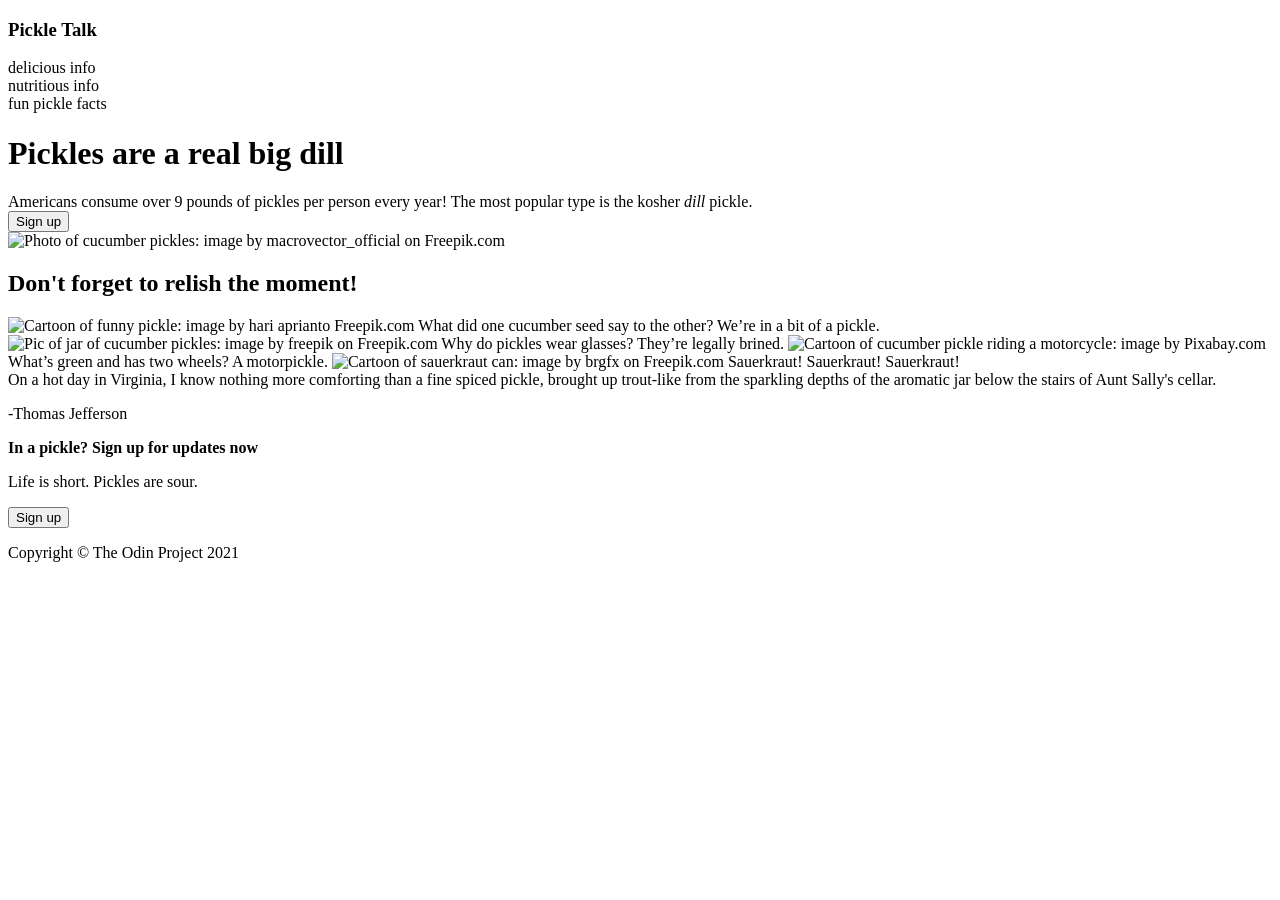
==== index.html @ 033ecbb1 "Update and rename README.md to index.html" ====
<!DOCTYPE html>
<html lang="en">
  <head>
    <title>Pickle Talk Landing Page, ala Odin Project</title>
    <meta charset="utf-8">
    <link rel="stylesheet" href="style.css">
  </head>

  <div class="wrapper">
    <header class="container partial">
      <h3 class="container">Pickle Talk</h3>
      <nav class="container">
        <div>delicious info</div>
        <div>nutritious info</div>
        <div>fun pickle facts</div>
      </nav>
    </header>

    <div class="hero container partial">
      <div>
        <h1>Pickles are a real big dill</h1>
        <section>
          Americans consume over 9 pounds of pickles per person every year! The most popular type is the kosher <em>dill</em> pickle. 
        </section>
        <button type="button">Sign up</button>
      </div>
      <div>
        <img src="https://img.freepik.com/free-vector/cucumber-isolated-white_98292-5103.jpg?w=996&t=st=1680274940~exp=1680275540~hmac=192960191c5ca2a48d42a6173d73f2537c1bb5e1cc7be8993a3842a2de09b8c2" width="400px" height="250px" alt="Photo of cucumber pickles: image by macrovector_official on Freepik.com">
      </div>
    </div>

    <div class="main container">
      <h2>Don't forget to relish the moment!</h2>
      <div>
        <label for="imagebox-1">
          <img class="imagebox" id="imagebox-1" src="https://img.freepik.com/premium-vector/green-salty-canned-pickled-cucumbers-closed-glass-jar-ready-meal-tasty-snack-vector-flat-illustration_427567-3634.jpg?w=900" alt="Cartoon of funny pickle: image by hari aprianto Freepik.com">
          What did one cucumber seed say to the other? We’re in a bit of a pickle.
        </label>
        <label for="imagebox-2">
          <img class="imagebox" id="imagebox-2" src="https://img.freepik.com/free-vector/green-cucumber-with-face_1308-100002.jpg?w=740&t=st=1680620145~exp=1680620745~hmac=55aa41374c7ebcd7a7e779d90b055cf63fc33725f4afcf799528bd5396680d05" alt="Pic of jar of cucumber pickles: image by freepik on Freepik.com">
           Why do pickles wear glasses? They’re legally brined.
        </label>
        <label for="imagebox-3">
          <img class="imagebox" id="imagebox-3" src="https://cdn.pixabay.com/photo/2014/04/03/10/05/motorcycle-309784_1280.png" alt="Cartoon of cucumber pickle riding a motorcycle: image by Pixabay.com">
          What’s green and has two wheels? A motorpickle.
        </label>
        <label for="imagebox-4">
          <img class="imagebox" id="imagebox-4" src="https://img.freepik.com/free-vector/can-pickled-sauerkraut_1308-16300.jpg?w=740&t=st=1680276338~exp=1680276938~hmac=25f0aac7075a3859a38e86706305cece3bfdbd7db80aa5c53f4b23a50aed05ff" alt="Cartoon of sauerkraut can: image by brgfx on Freepik.com">
          Sauerkraut! Sauerkraut! Sauerkraut! 
        </label>
      </div>
    </div>

    <aside>
      <div class="quote partial">
        On a hot day in Virginia, I know nothing more comforting than a fine spiced pickle, brought up trout-like from the sparkling depths of the aromatic jar below the stairs of Aunt Sally's cellar.
        <p class="source">-Thomas Jefferson</p>
      </div>
    </aside>

    <div class="call container">
      <div class="container">
        <div class="call-item">
          <p><b>In a pickle? Sign up for updates now</b></p>
          <p>Life is short. Pickles are sour.</p>
        </div>
        <button type="button" id="green-button">Sign up</button>
      </div>
    </div>

    <footer class="footer">
      <p>Copyright &#169; The Odin Project 2021<p>
    </footer>

  </div>
</html>
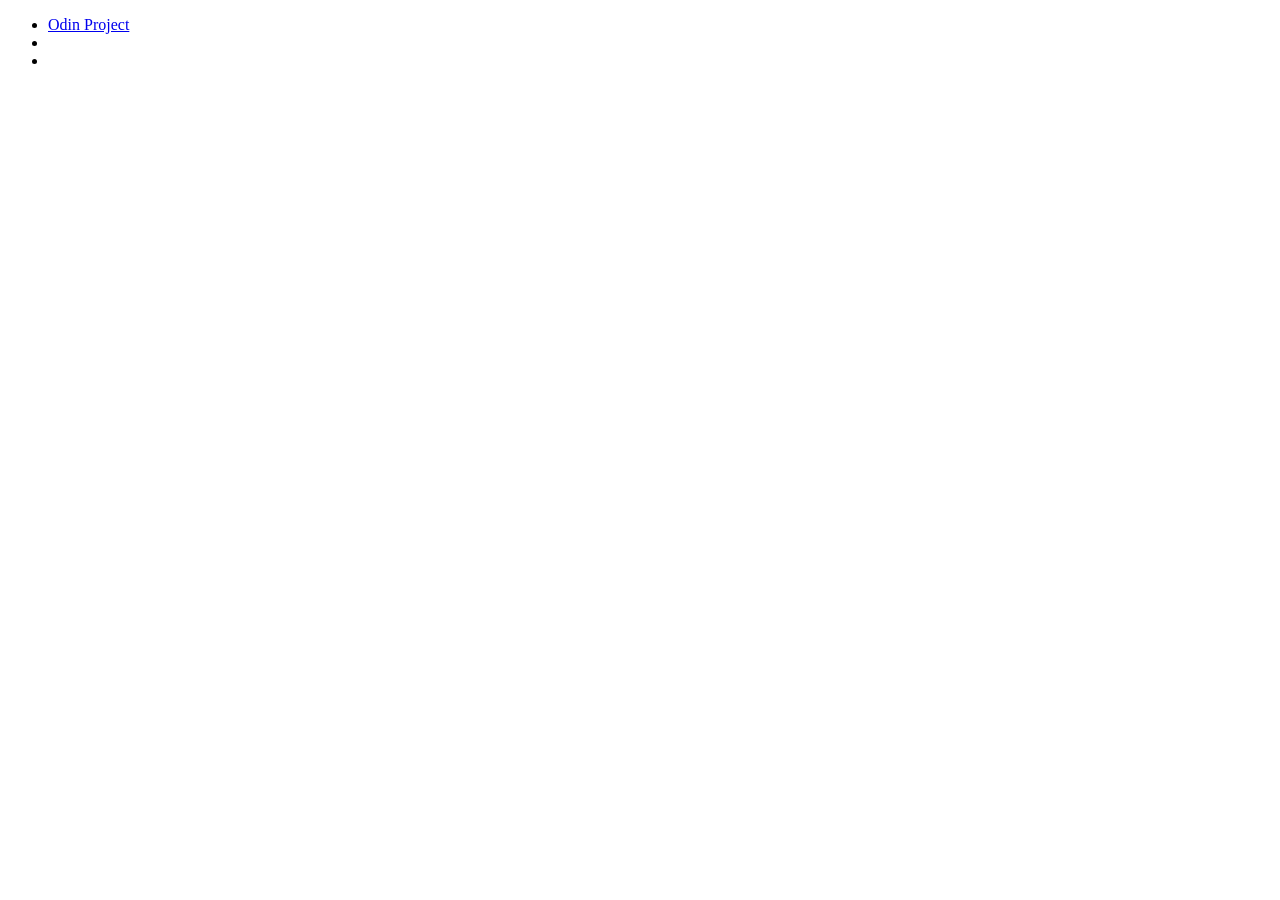
==== commit f8729be8: "Create index.html" ====
--- a/index.html
+++ b/index.html
@@ -1,76 +1,12 @@
 <!DOCTYPE html>
 <html lang="en">
   <head>
-    <title>Pickle Talk Landing Page, ala Odin Project</title>
+    <title>jessekerch Public Website</title>
     <meta charset="utf-8">
-    <link rel="stylesheet" href="style.css">
   </head>
-
-  <div class="wrapper">
-    <header class="container partial">
-      <h3 class="container">Pickle Talk</h3>
-      <nav class="container">
-        <div>delicious info</div>
-        <div>nutritious info</div>
-        <div>fun pickle facts</div>
-      </nav>
-    </header>
-
-    <div class="hero container partial">
-      <div>
-        <h1>Pickles are a real big dill</h1>
-        <section>
-          Americans consume over 9 pounds of pickles per person every year! The most popular type is the kosher <em>dill</em> pickle. 
-        </section>
-        <button type="button">Sign up</button>
-      </div>
-      <div>
-        <img src="https://img.freepik.com/free-vector/cucumber-isolated-white_98292-5103.jpg?w=996&t=st=1680274940~exp=1680275540~hmac=192960191c5ca2a48d42a6173d73f2537c1bb5e1cc7be8993a3842a2de09b8c2" width="400px" height="250px" alt="Photo of cucumber pickles: image by macrovector_official on Freepik.com">
-      </div>
-    </div>
-
-    <div class="main container">
-      <h2>Don't forget to relish the moment!</h2>
-      <div>
-        <label for="imagebox-1">
-          <img class="imagebox" id="imagebox-1" src="https://img.freepik.com/premium-vector/green-salty-canned-pickled-cucumbers-closed-glass-jar-ready-meal-tasty-snack-vector-flat-illustration_427567-3634.jpg?w=900" alt="Cartoon of funny pickle: image by hari aprianto Freepik.com">
-          What did one cucumber seed say to the other? We’re in a bit of a pickle.
-        </label>
-        <label for="imagebox-2">
-          <img class="imagebox" id="imagebox-2" src="https://img.freepik.com/free-vector/green-cucumber-with-face_1308-100002.jpg?w=740&t=st=1680620145~exp=1680620745~hmac=55aa41374c7ebcd7a7e779d90b055cf63fc33725f4afcf799528bd5396680d05" alt="Pic of jar of cucumber pickles: image by freepik on Freepik.com">
-           Why do pickles wear glasses? They’re legally brined.
-        </label>
-        <label for="imagebox-3">
-          <img class="imagebox" id="imagebox-3" src="https://cdn.pixabay.com/photo/2014/04/03/10/05/motorcycle-309784_1280.png" alt="Cartoon of cucumber pickle riding a motorcycle: image by Pixabay.com">
-          What’s green and has two wheels? A motorpickle.
-        </label>
-        <label for="imagebox-4">
-          <img class="imagebox" id="imagebox-4" src="https://img.freepik.com/free-vector/can-pickled-sauerkraut_1308-16300.jpg?w=740&t=st=1680276338~exp=1680276938~hmac=25f0aac7075a3859a38e86706305cece3bfdbd7db80aa5c53f4b23a50aed05ff" alt="Cartoon of sauerkraut can: image by brgfx on Freepik.com">
-          Sauerkraut! Sauerkraut! Sauerkraut! 
-        </label>
-      </div>
-    </div>
-
-    <aside>
-      <div class="quote partial">
-        On a hot day in Virginia, I know nothing more comforting than a fine spiced pickle, brought up trout-like from the sparkling depths of the aromatic jar below the stairs of Aunt Sally's cellar.
-        <p class="source">-Thomas Jefferson</p>
-      </div>
-    </aside>
-
-    <div class="call container">
-      <div class="container">
-        <div class="call-item">
-          <p><b>In a pickle? Sign up for updates now</b></p>
-          <p>Life is short. Pickles are sour.</p>
-        </div>
-        <button type="button" id="green-button">Sign up</button>
-      </div>
-    </div>
-
-    <footer class="footer">
-      <p>Copyright &#169; The Odin Project 2021<p>
-    </footer>
-
-  </div>
+  <ul>
+    <li><a href="https://jessekerch.github.io/odin_project/">Odin Project</a></li>
+    <li></li>
+    <li></li>
+  </ul>
 </html>
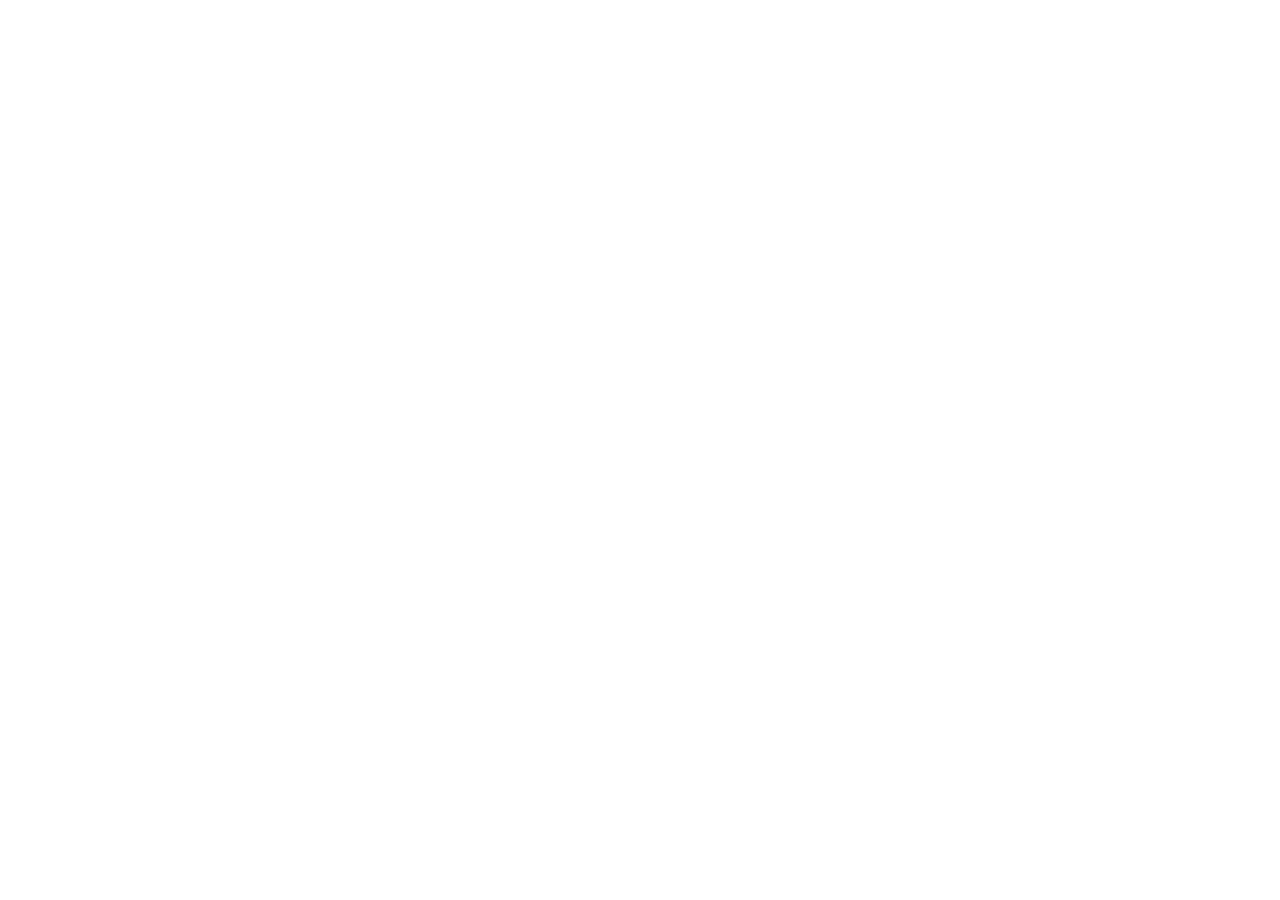
==== commit 27d8bb29: "first commit" ====
--- a/index.html
+++ b/index.html
@@ -1,12 +1,17 @@
-<!DOCTYPE html>
+<!doctype html>
 <html lang="en">
   <head>
-    <title>jessekerch Public Website</title>
-    <meta charset="utf-8">
+    <meta charset="UTF-8" />
+    <meta name="viewport" content="width=device-width, initial-scale=1.0" />
+    <title>Harrier</title>
+    <link
+      rel="icon"
+      type="image/svg+xml"
+      href="src/assets/harrier-big-white.svg"
+    />
   </head>
-  <ul>
-    <li><a href="https://jessekerch.github.io/odin_project/">Odin Project</a></li>
-    <li></li>
-    <li></li>
-  </ul>
+  <body>
+    <div id="app"></div>
+    <script type="module" src="/src/main.tsx"></script>
+  </body>
 </html>
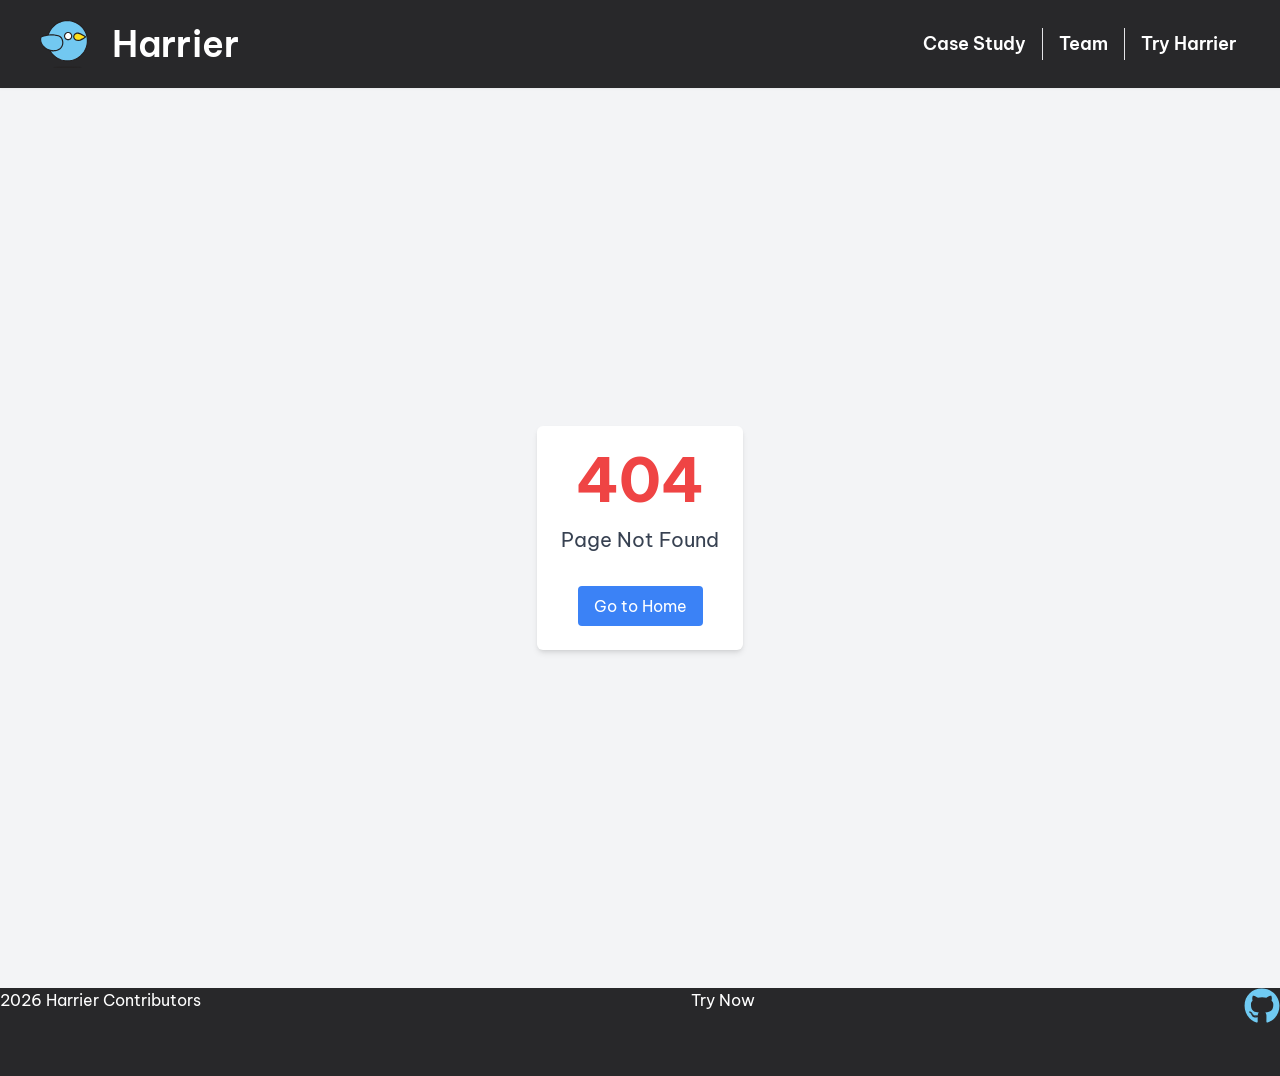
==== commit da97926e: "Updates" ====
--- a/index.html
+++ b/index.html
@@ -7,11 +7,12 @@
     <link
       rel="icon"
       type="image/svg+xml"
-      href="src/assets/harrier-big-white.svg"
+      href="/assets/harrier-big-white-LjMDHGIM.svg"
     />
+    <script type="module" crossorigin src="/assets/index-BOFXvauC.js"></script>
+    <link rel="stylesheet" crossorigin href="/assets/index-xH3EHdS_.css">
   </head>
   <body>
     <div id="app"></div>
-    <script type="module" src="/src/main.tsx"></script>
   </body>
 </html>
--- a/assets/index-xH3EHdS_.css
+++ b/assets/index-xH3EHdS_.css
@@ -0,0 +1 @@
+@import"https://fonts.googleapis.com/css2?family=Be+Vietnam+Pro:ital,wght@0,100;0,200;0,300;0,400;0,500;0,600;0,700;0,800;0,900;1,100;1,200;1,300;1,400;1,500;1,600;1,700;1,800;1,900&display=swap";*,:before,:after{--tw-border-spacing-x: 0;--tw-border-spacing-y: 0;--tw-translate-x: 0;--tw-translate-y: 0;--tw-rotate: 0;--tw-skew-x: 0;--tw-skew-y: 0;--tw-scale-x: 1;--tw-scale-y: 1;--tw-pan-x: ;--tw-pan-y: ;--tw-pinch-zoom: ;--tw-scroll-snap-strictness: proximity;--tw-gradient-from-position: ;--tw-gradient-via-position: ;--tw-gradient-to-position: ;--tw-ordinal: ;--tw-slashed-zero: ;--tw-numeric-figure: ;--tw-numeric-spacing: ;--tw-numeric-fraction: ;--tw-ring-inset: ;--tw-ring-offset-width: 0px;--tw-ring-offset-color: #fff;--tw-ring-color: rgb(59 130 246 / .5);--tw-ring-offset-shadow: 0 0 #0000;--tw-ring-shadow: 0 0 #0000;--tw-shadow: 0 0 #0000;--tw-shadow-colored: 0 0 #0000;--tw-blur: ;--tw-brightness: ;--tw-contrast: ;--tw-grayscale: ;--tw-hue-rotate: ;--tw-invert: ;--tw-saturate: ;--tw-sepia: ;--tw-drop-shadow: ;--tw-backdrop-blur: ;--tw-backdrop-brightness: ;--tw-backdrop-contrast: ;--tw-backdrop-grayscale: ;--tw-backdrop-hue-rotate: ;--tw-backdrop-invert: ;--tw-backdrop-opacity: ;--tw-backdrop-saturate: ;--tw-backdrop-sepia: ;--tw-contain-size: ;--tw-contain-layout: ;--tw-contain-paint: ;--tw-contain-style: }::backdrop{--tw-border-spacing-x: 0;--tw-border-spacing-y: 0;--tw-translate-x: 0;--tw-translate-y: 0;--tw-rotate: 0;--tw-skew-x: 0;--tw-skew-y: 0;--tw-scale-x: 1;--tw-scale-y: 1;--tw-pan-x: ;--tw-pan-y: ;--tw-pinch-zoom: ;--tw-scroll-snap-strictness: proximity;--tw-gradient-from-position: ;--tw-gradient-via-position: ;--tw-gradient-to-position: ;--tw-ordinal: ;--tw-slashed-zero: ;--tw-numeric-figure: ;--tw-numeric-spacing: ;--tw-numeric-fraction: ;--tw-ring-inset: ;--tw-ring-offset-width: 0px;--tw-ring-offset-color: #fff;--tw-ring-color: rgb(59 130 246 / .5);--tw-ring-offset-shadow: 0 0 #0000;--tw-ring-shadow: 0 0 #0000;--tw-shadow: 0 0 #0000;--tw-shadow-colored: 0 0 #0000;--tw-blur: ;--tw-brightness: ;--tw-contrast: ;--tw-grayscale: ;--tw-hue-rotate: ;--tw-invert: ;--tw-saturate: ;--tw-sepia: ;--tw-drop-shadow: ;--tw-backdrop-blur: ;--tw-backdrop-brightness: ;--tw-backdrop-contrast: ;--tw-backdrop-grayscale: ;--tw-backdrop-hue-rotate: ;--tw-backdrop-invert: ;--tw-backdrop-opacity: ;--tw-backdrop-saturate: ;--tw-backdrop-sepia: ;--tw-contain-size: ;--tw-contain-layout: ;--tw-contain-paint: ;--tw-contain-style: }*,:before,:after{box-sizing:border-box;border-width:0;border-style:solid;border-color:#e5e7eb}:before,:after{--tw-content: ""}html,:host{line-height:1.5;-webkit-text-size-adjust:100%;-moz-tab-size:4;-o-tab-size:4;tab-size:4;font-family:ui-sans-serif,system-ui,sans-serif,"Apple Color Emoji","Segoe UI Emoji",Segoe UI Symbol,"Noto Color Emoji";font-feature-settings:normal;font-variation-settings:normal;-webkit-tap-highlight-color:transparent}body{margin:0;line-height:inherit}hr{height:0;color:inherit;border-top-width:1px}abbr:where([title]){-webkit-text-decoration:underline dotted;text-decoration:underline dotted}h1,h2,h3,h4,h5,h6{font-size:inherit;font-weight:inherit}a{color:inherit;text-decoration:inherit}b,strong{font-weight:bolder}code,kbd,samp,pre{font-family:ui-monospace,SFMono-Regular,Menlo,Monaco,Consolas,Liberation Mono,Courier New,monospace;font-feature-settings:normal;font-variation-settings:normal;font-size:1em}small{font-size:80%}sub,sup{font-size:75%;line-height:0;position:relative;vertical-align:baseline}sub{bottom:-.25em}sup{top:-.5em}table{text-indent:0;border-color:inherit;border-collapse:collapse}button,input,optgroup,select,textarea{font-family:inherit;font-feature-settings:inherit;font-variation-settings:inherit;font-size:100%;font-weight:inherit;line-height:inherit;letter-spacing:inherit;color:inherit;margin:0;padding:0}button,select{text-transform:none}button,input:where([type=button]),input:where([type=reset]),input:where([type=submit]){-webkit-appearance:button;background-color:transparent;background-image:none}:-moz-focusring{outline:auto}:-moz-ui-invalid{box-shadow:none}progress{vertical-align:baseline}::-webkit-inner-spin-button,::-webkit-outer-spin-button{height:auto}[type=search]{-webkit-appearance:textfield;outline-offset:-2px}::-webkit-search-decoration{-webkit-appearance:none}::-webkit-file-upload-button{-webkit-appearance:button;font:inherit}summary{display:list-item}blockquote,dl,dd,h1,h2,h3,h4,h5,h6,hr,figure,p,pre{margin:0}fieldset{margin:0;padding:0}legend{padding:0}ol,ul,menu{list-style:none;margin:0;padding:0}dialog{padding:0}textarea{resize:vertical}input::-moz-placeholder,textarea::-moz-placeholder{opacity:1;color:#9ca3af}input::placeholder,textarea::placeholder{opacity:1;color:#9ca3af}button,[role=button]{cursor:pointer}:disabled{cursor:default}img,svg,video,canvas,audio,iframe,embed,object{display:block;vertical-align:middle}img,video{max-width:100%;height:auto}[hidden]:where(:not([hidden=until-found])){display:none}.prose{color:var(--tw-prose-body);max-width:65ch}.prose :where(p):not(:where([class~=not-prose],[class~=not-prose] *)){margin-top:1.25em;margin-bottom:1.25em}.prose :where([class~=lead]):not(:where([class~=not-prose],[class~=not-prose] *)){color:var(--tw-prose-lead);font-size:1.25em;line-height:1.6;margin-top:1.2em;margin-bottom:1.2em}.prose :where(a):not(:where([class~=not-prose],[class~=not-prose] *)){color:var(--tw-prose-links);text-decoration:underline;font-weight:500}.prose :where(strong):not(:where([class~=not-prose],[class~=not-prose] *)){color:var(--tw-prose-bold);font-weight:600}.prose :where(a strong):not(:where([class~=not-prose],[class~=not-prose] *)){color:inherit}.prose :where(blockquote strong):not(:where([class~=not-prose],[class~=not-prose] *)){color:inherit}.prose :where(thead th strong):not(:where([class~=not-prose],[class~=not-prose] *)){color:inherit}.prose :where(ol):not(:where([class~=not-prose],[class~=not-prose] *)){list-style-type:decimal;margin-top:1.25em;margin-bottom:1.25em;padding-inline-start:1.625em}.prose :where(ol[type=A]):not(:where([class~=not-prose],[class~=not-prose] *)){list-style-type:upper-alpha}.prose :where(ol[type=a]):not(:where([class~=not-prose],[class~=not-prose] *)){list-style-type:lower-alpha}.prose :where(ol[type=A s]):not(:where([class~=not-prose],[class~=not-prose] *)){list-style-type:upper-alpha}.prose :where(ol[type=a s]):not(:where([class~=not-prose],[class~=not-prose] *)){list-style-type:lower-alpha}.prose :where(ol[type=I]):not(:where([class~=not-prose],[class~=not-prose] *)){list-style-type:upper-roman}.prose :where(ol[type=i]):not(:where([class~=not-prose],[class~=not-prose] *)){list-style-type:lower-roman}.prose :where(ol[type=I s]):not(:where([class~=not-prose],[class~=not-prose] *)){list-style-type:upper-roman}.prose :where(ol[type=i s]):not(:where([class~=not-prose],[class~=not-prose] *)){list-style-type:lower-roman}.prose :where(ol[type="1"]):not(:where([class~=not-prose],[class~=not-prose] *)){list-style-type:decimal}.prose :where(ul):not(:where([class~=not-prose],[class~=not-prose] *)){list-style-type:disc;margin-top:1.25em;margin-bottom:1.25em;padding-inline-start:1.625em}.prose :where(ol>li):not(:where([class~=not-prose],[class~=not-prose] *))::marker{font-weight:400;color:var(--tw-prose-counters)}.prose :where(ul>li):not(:where([class~=not-prose],[class~=not-prose] *))::marker{color:var(--tw-prose-bullets)}.prose :where(dt):not(:where([class~=not-prose],[class~=not-prose] *)){color:var(--tw-prose-headings);font-weight:600;margin-top:1.25em}.prose :where(hr):not(:where([class~=not-prose],[class~=not-prose] *)){border-color:var(--tw-prose-hr);border-top-width:1px;margin-top:3em;margin-bottom:3em}.prose :where(blockquote):not(:where([class~=not-prose],[class~=not-prose] *)){font-weight:500;font-style:italic;color:var(--tw-prose-quotes);border-inline-start-width:.25rem;border-inline-start-color:var(--tw-prose-quote-borders);quotes:"“""”""‘""’";margin-top:1.6em;margin-bottom:1.6em;padding-inline-start:1em}.prose :where(blockquote p:first-of-type):not(:where([class~=not-prose],[class~=not-prose] *)):before{content:open-quote}.prose :where(blockquote p:last-of-type):not(:where([class~=not-prose],[class~=not-prose] *)):after{content:close-quote}.prose :where(h1):not(:where([class~=not-prose],[class~=not-prose] *)){color:var(--tw-prose-headings);font-weight:800;font-size:2.25em;margin-top:0;margin-bottom:.8888889em;line-height:1.1111111}.prose :where(h1 strong):not(:where([class~=not-prose],[class~=not-prose] *)){font-weight:900;color:inherit}.prose :where(h2):not(:where([class~=not-prose],[class~=not-prose] *)){color:var(--tw-prose-headings);font-weight:700;font-size:1.5em;margin-top:2em;margin-bottom:1em;line-height:1.3333333}.prose :where(h2 strong):not(:where([class~=not-prose],[class~=not-prose] *)){font-weight:800;color:inherit}.prose :where(h3):not(:where([class~=not-prose],[class~=not-prose] *)){color:var(--tw-prose-headings);font-weight:600;font-size:1.25em;margin-top:1.6em;margin-bottom:.6em;line-height:1.6}.prose :where(h3 strong):not(:where([class~=not-prose],[class~=not-prose] *)){font-weight:700;color:inherit}.prose :where(h4):not(:where([class~=not-prose],[class~=not-prose] *)){color:var(--tw-prose-headings);font-weight:600;margin-top:1.5em;margin-bottom:.5em;line-height:1.5}.prose :where(h4 strong):not(:where([class~=not-prose],[class~=not-prose] *)){font-weight:700;color:inherit}.prose :where(img):not(:where([class~=not-prose],[class~=not-prose] *)){margin-top:2em;margin-bottom:2em}.prose :where(picture):not(:where([class~=not-prose],[class~=not-prose] *)){display:block;margin-top:2em;margin-bottom:2em}.prose :where(video):not(:where([class~=not-prose],[class~=not-prose] *)){margin-top:2em;margin-bottom:2em}.prose :where(kbd):not(:where([class~=not-prose],[class~=not-prose] *)){font-weight:500;font-family:inherit;color:var(--tw-prose-kbd);box-shadow:0 0 0 1px rgb(var(--tw-prose-kbd-shadows) / 10%),0 3px rgb(var(--tw-prose-kbd-shadows) / 10%);font-size:.875em;border-radius:.3125rem;padding-top:.1875em;padding-inline-end:.375em;padding-bottom:.1875em;padding-inline-start:.375em}.prose :where(code):not(:where([class~=not-prose],[class~=not-prose] *)){color:var(--tw-prose-code);font-weight:600;font-size:.875em}.prose :where(code):not(:where([class~=not-prose],[class~=not-prose] *)):before{content:"`"}.prose :where(code):not(:where([class~=not-prose],[class~=not-prose] *)):after{content:"`"}.prose :where(a code):not(:where([class~=not-prose],[class~=not-prose] *)){color:inherit}.prose :where(h1 code):not(:where([class~=not-prose],[class~=not-prose] *)){color:inherit}.prose :where(h2 code):not(:where([class~=not-prose],[class~=not-prose] *)){color:inherit;font-size:.875em}.prose :where(h3 code):not(:where([class~=not-prose],[class~=not-prose] *)){color:inherit;font-size:.9em}.prose :where(h4 code):not(:where([class~=not-prose],[class~=not-prose] *)){color:inherit}.prose :where(blockquote code):not(:where([class~=not-prose],[class~=not-prose] *)){color:inherit}.prose :where(thead th code):not(:where([class~=not-prose],[class~=not-prose] *)){color:inherit}.prose :where(pre):not(:where([class~=not-prose],[class~=not-prose] *)){color:var(--tw-prose-pre-code);background-color:var(--tw-prose-pre-bg);overflow-x:auto;font-weight:400;font-size:.875em;line-height:1.7142857;margin-top:1.7142857em;margin-bottom:1.7142857em;border-radius:.375rem;padding-top:.8571429em;padding-inline-end:1.1428571em;padding-bottom:.8571429em;padding-inline-start:1.1428571em}.prose :where(pre code):not(:where([class~=not-prose],[class~=not-prose] *)){background-color:transparent;border-width:0;border-radius:0;padding:0;font-weight:inherit;color:inherit;font-size:inherit;font-family:inherit;line-height:inherit}.prose :where(pre code):not(:where([class~=not-prose],[class~=not-prose] *)):before{content:none}.prose :where(pre code):not(:where([class~=not-prose],[class~=not-prose] *)):after{content:none}.prose :where(table):not(:where([class~=not-prose],[class~=not-prose] *)){width:100%;table-layout:auto;margin-top:2em;margin-bottom:2em;font-size:.875em;line-height:1.7142857}.prose :where(thead):not(:where([class~=not-prose],[class~=not-prose] *)){border-bottom-width:1px;border-bottom-color:var(--tw-prose-th-borders)}.prose :where(thead th):not(:where([class~=not-prose],[class~=not-prose] *)){color:var(--tw-prose-headings);font-weight:600;vertical-align:bottom;padding-inline-end:.5714286em;padding-bottom:.5714286em;padding-inline-start:.5714286em}.prose :where(tbody tr):not(:where([class~=not-prose],[class~=not-prose] *)){border-bottom-width:1px;border-bottom-color:var(--tw-prose-td-borders)}.prose :where(tbody tr:last-child):not(:where([class~=not-prose],[class~=not-prose] *)){border-bottom-width:0}.prose :where(tbody td):not(:where([class~=not-prose],[class~=not-prose] *)){vertical-align:baseline}.prose :where(tfoot):not(:where([class~=not-prose],[class~=not-prose] *)){border-top-width:1px;border-top-color:var(--tw-prose-th-borders)}.prose :where(tfoot td):not(:where([class~=not-prose],[class~=not-prose] *)){vertical-align:top}.prose :where(th,td):not(:where([class~=not-prose],[class~=not-prose] *)){text-align:start}.prose :where(figure>*):not(:where([class~=not-prose],[class~=not-prose] *)){margin-top:0;margin-bottom:0}.prose :where(figcaption):not(:where([class~=not-prose],[class~=not-prose] *)){color:var(--tw-prose-captions);font-size:.875em;line-height:1.4285714;margin-top:.8571429em}.prose{--tw-prose-body: #374151;--tw-prose-headings: #111827;--tw-prose-lead: #4b5563;--tw-prose-links: #111827;--tw-prose-bold: #111827;--tw-prose-counters: #6b7280;--tw-prose-bullets: #d1d5db;--tw-prose-hr: #e5e7eb;--tw-prose-quotes: #111827;--tw-prose-quote-borders: #e5e7eb;--tw-prose-captions: #6b7280;--tw-prose-kbd: #111827;--tw-prose-kbd-shadows: 17 24 39;--tw-prose-code: #111827;--tw-prose-pre-code: #e5e7eb;--tw-prose-pre-bg: #1f2937;--tw-prose-th-borders: #d1d5db;--tw-prose-td-borders: #e5e7eb;--tw-prose-invert-body: #d1d5db;--tw-prose-invert-headings: #fff;--tw-prose-invert-lead: #9ca3af;--tw-prose-invert-links: #fff;--tw-prose-invert-bold: #fff;--tw-prose-invert-counters: #9ca3af;--tw-prose-invert-bullets: #4b5563;--tw-prose-invert-hr: #374151;--tw-prose-invert-quotes: #f3f4f6;--tw-prose-invert-quote-borders: #374151;--tw-prose-invert-captions: #9ca3af;--tw-prose-invert-kbd: #fff;--tw-prose-invert-kbd-shadows: 255 255 255;--tw-prose-invert-code: #fff;--tw-prose-invert-pre-code: #d1d5db;--tw-prose-invert-pre-bg: rgb(0 0 0 / 50%);--tw-prose-invert-th-borders: #4b5563;--tw-prose-invert-td-borders: #374151;font-size:1rem;line-height:1.75}.prose :where(picture>img):not(:where([class~=not-prose],[class~=not-prose] *)){margin-top:0;margin-bottom:0}.prose :where(li):not(:where([class~=not-prose],[class~=not-prose] *)){margin-top:.5em;margin-bottom:.5em}.prose :where(ol>li):not(:where([class~=not-prose],[class~=not-prose] *)){padding-inline-start:.375em}.prose :where(ul>li):not(:where([class~=not-prose],[class~=not-prose] *)){padding-inline-start:.375em}.prose :where(.prose>ul>li p):not(:where([class~=not-prose],[class~=not-prose] *)){margin-top:.75em;margin-bottom:.75em}.prose :where(.prose>ul>li>p:first-child):not(:where([class~=not-prose],[class~=not-prose] *)){margin-top:1.25em}.prose :where(.prose>ul>li>p:last-child):not(:where([class~=not-prose],[class~=not-prose] *)){margin-bottom:1.25em}.prose :where(.prose>ol>li>p:first-child):not(:where([class~=not-prose],[class~=not-prose] *)){margin-top:1.25em}.prose :where(.prose>ol>li>p:last-child):not(:where([class~=not-prose],[class~=not-prose] *)){margin-bottom:1.25em}.prose :where(ul ul,ul ol,ol ul,ol ol):not(:where([class~=not-prose],[class~=not-prose] *)){margin-top:.75em;margin-bottom:.75em}.prose :where(dl):not(:where([class~=not-prose],[class~=not-prose] *)){margin-top:1.25em;margin-bottom:1.25em}.prose :where(dd):not(:where([class~=not-prose],[class~=not-prose] *)){margin-top:.5em;padding-inline-start:1.625em}.prose :where(hr+*):not(:where([class~=not-prose],[class~=not-prose] *)){margin-top:0}.prose :where(h2+*):not(:where([class~=not-prose],[class~=not-prose] *)){margin-top:0}.prose :where(h3+*):not(:where([class~=not-prose],[class~=not-prose] *)){margin-top:0}.prose :where(h4+*):not(:where([class~=not-prose],[class~=not-prose] *)){margin-top:0}.prose :where(thead th:first-child):not(:where([class~=not-prose],[class~=not-prose] *)){padding-inline-start:0}.prose :where(thead th:last-child):not(:where([class~=not-prose],[class~=not-prose] *)){padding-inline-end:0}.prose :where(tbody td,tfoot td):not(:where([class~=not-prose],[class~=not-prose] *)){padding-top:.5714286em;padding-inline-end:.5714286em;padding-bottom:.5714286em;padding-inline-start:.5714286em}.prose :where(tbody td:first-child,tfoot td:first-child):not(:where([class~=not-prose],[class~=not-prose] *)){padding-inline-start:0}.prose :where(tbody td:last-child,tfoot td:last-child):not(:where([class~=not-prose],[class~=not-prose] *)){padding-inline-end:0}.prose :where(figure):not(:where([class~=not-prose],[class~=not-prose] *)){margin-top:2em;margin-bottom:2em}.prose :where(.prose>:first-child):not(:where([class~=not-prose],[class~=not-prose] *)){margin-top:0}.prose :where(.prose>:last-child):not(:where([class~=not-prose],[class~=not-prose] *)){margin-bottom:0}.sr-only{position:absolute;width:1px;height:1px;padding:0;margin:-1px;overflow:hidden;clip:rect(0,0,0,0);white-space:nowrap;border-width:0}.visible{visibility:visible}.static{position:static}.fixed{position:fixed}.absolute{position:absolute}.relative{position:relative}.sticky{position:sticky}.inset-0{top:0;right:0;bottom:0;left:0}.inset-x-0{left:0;right:0}.inset-y-0{top:0;bottom:0}.bottom-0{bottom:0}.left-0{left:0}.left-2{left:.5rem}.left-\[50\%\]{left:50%}.right-0{right:0}.right-4{right:1rem}.top-0{top:0}.top-4{top:1rem}.top-9{top:2.25rem}.top-\[152px\]{top:152px}.top-\[1px\]{top:1px}.top-\[50\%\]{top:50%}.top-\[60\%\]{top:60%}.top-\[88px\]{top:88px}.top-full{top:100%}.z-10{z-index:10}.z-50{z-index:50}.z-\[1\]{z-index:1}.m-0{margin:0}.m-4{margin:1rem}.-mx-1{margin-left:-.25rem;margin-right:-.25rem}.mx-2{margin-left:.5rem;margin-right:.5rem}.mx-auto{margin-left:auto;margin-right:auto}.my-1{margin-top:.25rem;margin-bottom:.25rem}.my-4{margin-top:1rem;margin-bottom:1rem}.mb-4{margin-bottom:1rem}.mb-5{margin-bottom:1.25rem}.mb-6{margin-bottom:1.5rem}.mb-8{margin-bottom:2rem}.mb-9{margin-bottom:2.25rem}.ml-1{margin-left:.25rem}.ml-3{margin-left:.75rem}.ml-auto{margin-left:auto}.mr-2{margin-right:.5rem}.mr-3{margin-right:.75rem}.mr-4{margin-right:1rem}.mr-6{margin-right:1.5rem}.mt-0{margin-top:0}.mt-1\.5{margin-top:.375rem}.mt-3{margin-top:.75rem}.mt-4{margin-top:1rem}.mt-44{margin-top:11rem}.mt-5{margin-top:1.25rem}.mt-6{margin-top:1.5rem}.mt-7{margin-top:1.75rem}.inline-block{display:inline-block}.flex{display:flex}.inline-flex{display:inline-flex}.grid{display:grid}.contents{display:contents}.hidden{display:none}.aspect-square{aspect-ratio:1 / 1}.h-1\.5{height:.375rem}.h-10{height:2.5rem}.h-11{height:2.75rem}.h-12{height:3rem}.h-2{height:.5rem}.h-2\.5{height:.625rem}.h-20{height:5rem}.h-3{height:.75rem}.h-3\.5{height:.875rem}.h-4{height:1rem}.h-40{height:10rem}.h-48{height:12rem}.h-64{height:16rem}.h-8{height:2rem}.h-80{height:20rem}.h-9{height:2.25rem}.h-\[1px\]{height:1px}.h-\[36rem\]{height:36rem}.h-\[88px\]{height:88px}.h-\[var\(--radix-navigation-menu-viewport-height\)\]{height:var(--radix-navigation-menu-viewport-height)}.h-full{height:100%}.h-px{height:1px}.max-h-full{max-height:100%}.min-h-screen{min-height:100vh}.w-10{width:2.5rem}.w-2{width:.5rem}.w-2\.5{width:.625rem}.w-3{width:.75rem}.w-3\.5{width:.875rem}.w-3\/4{width:75%}.w-36{width:9rem}.w-4{width:1rem}.w-40{width:10rem}.w-48{width:12rem}.w-9{width:2.25rem}.w-\[1px\]{width:1px}.w-\[210px\]{width:210px}.w-auto{width:auto}.w-fit{width:-moz-fit-content;width:fit-content}.w-full{width:100%}.w-max{width:-moz-max-content;width:max-content}.min-w-\[8rem\]{min-width:8rem}.max-w-4xl{max-width:56rem}.max-w-7xl{max-width:80rem}.max-w-full{max-width:100%}.max-w-max{max-width:-moz-max-content;max-width:max-content}.max-w-md{max-width:28rem}.max-w-none{max-width:none}.max-w-xl{max-width:36rem}.flex-1{flex:1 1 0%}.flex-\[60\]{flex:60}.flex-shrink-0,.shrink-0{flex-shrink:0}.translate-x-\[-50\%\]{--tw-translate-x: -50%;transform:translate(var(--tw-translate-x),var(--tw-translate-y)) rotate(var(--tw-rotate)) skew(var(--tw-skew-x)) skewY(var(--tw-skew-y)) scaleX(var(--tw-scale-x)) scaleY(var(--tw-scale-y))}.translate-y-\[-50\%\]{--tw-translate-y: -50%;transform:translate(var(--tw-translate-x),var(--tw-translate-y)) rotate(var(--tw-rotate)) skew(var(--tw-skew-x)) skewY(var(--tw-skew-y)) scaleX(var(--tw-scale-x)) scaleY(var(--tw-scale-y))}.rotate-45{--tw-rotate: 45deg;transform:translate(var(--tw-translate-x),var(--tw-translate-y)) rotate(var(--tw-rotate)) skew(var(--tw-skew-x)) skewY(var(--tw-skew-y)) scaleX(var(--tw-scale-x)) scaleY(var(--tw-scale-y))}.transform{transform:translate(var(--tw-translate-x),var(--tw-translate-y)) rotate(var(--tw-rotate)) skew(var(--tw-skew-x)) skewY(var(--tw-skew-y)) scaleX(var(--tw-scale-x)) scaleY(var(--tw-scale-y))}.cursor-default{cursor:default}.cursor-pointer{cursor:pointer}.touch-none{touch-action:none}.select-none{-webkit-user-select:none;-moz-user-select:none;user-select:none}.resize{resize:both}.list-none{list-style-type:none}.grid-cols-1{grid-template-columns:repeat(1,minmax(0,1fr))}.flex-row{flex-direction:row}.flex-col{flex-direction:column}.flex-col-reverse{flex-direction:column-reverse}.flex-wrap{flex-wrap:wrap}.items-end{align-items:flex-end}.items-center{align-items:center}.justify-start{justify-content:flex-start}.justify-center{justify-content:center}.justify-between{justify-content:space-between}.justify-around{justify-content:space-around}.gap-1{gap:.25rem}.gap-1\.5{gap:.375rem}.gap-2{gap:.5rem}.gap-4{gap:1rem}.gap-8{gap:2rem}.space-x-2>:not([hidden])~:not([hidden]){--tw-space-x-reverse: 0;margin-right:calc(.5rem * var(--tw-space-x-reverse));margin-left:calc(.5rem * calc(1 - var(--tw-space-x-reverse)))}.space-x-4>:not([hidden])~:not([hidden]){--tw-space-x-reverse: 0;margin-right:calc(1rem * var(--tw-space-x-reverse));margin-left:calc(1rem * calc(1 - var(--tw-space-x-reverse)))}.space-x-6>:not([hidden])~:not([hidden]){--tw-space-x-reverse: 0;margin-right:calc(1.5rem * var(--tw-space-x-reverse));margin-left:calc(1.5rem * calc(1 - var(--tw-space-x-reverse)))}.space-y-1\.5>:not([hidden])~:not([hidden]){--tw-space-y-reverse: 0;margin-top:calc(.375rem * calc(1 - var(--tw-space-y-reverse)));margin-bottom:calc(.375rem * var(--tw-space-y-reverse))}.space-y-2>:not([hidden])~:not([hidden]){--tw-space-y-reverse: 0;margin-top:calc(.5rem * calc(1 - var(--tw-space-y-reverse)));margin-bottom:calc(.5rem * var(--tw-space-y-reverse))}.space-y-4>:not([hidden])~:not([hidden]){--tw-space-y-reverse: 0;margin-top:calc(1rem * calc(1 - var(--tw-space-y-reverse)));margin-bottom:calc(1rem * var(--tw-space-y-reverse))}.overflow-hidden{overflow:hidden}.overflow-y-auto{overflow-y:auto}.whitespace-nowrap{white-space:nowrap}.break-words{overflow-wrap:break-word}.rounded{border-radius:.25rem}.rounded-\[inherit\]{border-radius:inherit}.rounded-full{border-radius:9999px}.rounded-lg{border-radius:.5rem}.rounded-md{border-radius:.375rem}.rounded-sm{border-radius:.125rem}.rounded-r-sm{border-top-right-radius:.125rem;border-bottom-right-radius:.125rem}.rounded-t-lg{border-top-left-radius:.5rem;border-top-right-radius:.5rem}.rounded-tl-sm{border-top-left-radius:.125rem}.border{border-width:1px}.border-0{border-width:0px}.border-2{border-width:2px}.border-\[0\.1rem\]{border-width:.1rem}.border-b{border-bottom-width:1px}.border-l{border-left-width:1px}.border-l-4{border-left-width:4px}.border-r{border-right-width:1px}.border-t{border-top-width:1px}.border-gray-200{--tw-border-opacity: 1;border-color:rgb(229 231 235 / var(--tw-border-opacity, 1))}.border-gray-400{--tw-border-opacity: 1;border-color:rgb(156 163 175 / var(--tw-border-opacity, 1))}.border-harrierBLUE{--tw-border-opacity: 1;border-color:rgb(112 202 242 / var(--tw-border-opacity, 1))}.border-harrierGRAY{--tw-border-opacity: 1;border-color:rgb(228 228 231 / var(--tw-border-opacity, 1))}.border-l-transparent{border-left-color:transparent}.border-t-transparent{border-top-color:transparent}.bg-black\/80{background-color:#000c}.bg-blue-500{--tw-bg-opacity: 1;background-color:rgb(59 130 246 / var(--tw-bg-opacity, 1))}.bg-gray-100{--tw-bg-opacity: 1;background-color:rgb(243 244 246 / var(--tw-bg-opacity, 1))}.bg-gray-400\/10{background-color:#9ca3af1a}.bg-harrierBLACK{--tw-bg-opacity: 1;background-color:rgb(40 40 42 / var(--tw-bg-opacity, 1))}.bg-harrierBLACK\/80{background-color:#28282acc}.bg-harrierBLUE{--tw-bg-opacity: 1;background-color:rgb(112 202 242 / var(--tw-bg-opacity, 1))}.bg-harrierBLUE\/50{background-color:#70caf280}.bg-harrierBLUE\/70{background-color:#70caf2b3}.bg-harrierGRAY{--tw-bg-opacity: 1;background-color:rgb(228 228 231 / var(--tw-bg-opacity, 1))}.bg-harrierOFFWHITE{--tw-bg-opacity: 1;background-color:rgb(236 236 236 / var(--tw-bg-opacity, 1))}.bg-harrierPINK{--tw-bg-opacity: 1;background-color:rgb(219 40 119 / var(--tw-bg-opacity, 1))}.bg-harrierPINK\/70{background-color:#db2877b3}.bg-harrierWHITE,.bg-white{--tw-bg-opacity: 1;background-color:rgb(255 255 255 / var(--tw-bg-opacity, 1))}.fill-current{fill:currentColor}.object-contain{-o-object-fit:contain;object-fit:contain}.object-cover{-o-object-fit:cover;object-fit:cover}.p-0{padding:0}.p-0\.5{padding:.125rem}.p-1{padding:.25rem}.p-10{padding:2.5rem}.p-2{padding:.5rem}.p-4{padding:1rem}.p-6{padding:1.5rem}.p-\[1px\]{padding:1px}.px-2{padding-left:.5rem;padding-right:.5rem}.px-3{padding-left:.75rem;padding-right:.75rem}.px-4{padding-left:1rem;padding-right:1rem}.px-7{padding-left:1.75rem;padding-right:1.75rem}.px-8{padding-left:2rem;padding-right:2rem}.py-1\.5{padding-top:.375rem;padding-bottom:.375rem}.py-2{padding-top:.5rem;padding-bottom:.5rem}.py-6{padding-top:1.5rem;padding-bottom:1.5rem}.pb-2{padding-bottom:.5rem}.pb-6{padding-bottom:1.5rem}.pb-8{padding-bottom:2rem}.pl-2\.5{padding-left:.625rem}.pl-6{padding-left:1.5rem}.pl-8{padding-left:2rem}.pr-1{padding-right:.25rem}.pr-2{padding-right:.5rem}.pr-2\.5{padding-right:.625rem}.pr-4{padding-right:1rem}.pt-0{padding-top:0}.pt-1{padding-top:.25rem}.pt-12{padding-top:3rem}.text-center{text-align:center}.text-2xl{font-size:1.5rem;line-height:2rem}.text-3xl{font-size:1.875rem;line-height:2.25rem}.text-4xl{font-size:2.25rem;line-height:2.5rem}.text-6xl{font-size:3.75rem;line-height:1}.text-7xl{font-size:4.5rem;line-height:1}.text-base{font-size:1rem;line-height:1.5rem}.text-lg{font-size:1.125rem;line-height:1.75rem}.text-sm{font-size:.875rem;line-height:1.25rem}.text-xl{font-size:1.25rem;line-height:1.75rem}.text-xs{font-size:.75rem;line-height:1rem}.font-bold{font-weight:700}.font-medium{font-weight:500}.font-normal{font-weight:400}.font-semibold{font-weight:600}.leading-none{line-height:1}.tracking-tight{letter-spacing:-.025em}.tracking-widest{letter-spacing:.1em}.text-blue-600{--tw-text-opacity: 1;color:rgb(37 99 235 / var(--tw-text-opacity, 1))}.text-gray-200{--tw-text-opacity: 1;color:rgb(229 231 235 / var(--tw-text-opacity, 1))}.text-gray-400{--tw-text-opacity: 1;color:rgb(156 163 175 / var(--tw-text-opacity, 1))}.text-gray-600{--tw-text-opacity: 1;color:rgb(75 85 99 / var(--tw-text-opacity, 1))}.text-gray-700{--tw-text-opacity: 1;color:rgb(55 65 81 / var(--tw-text-opacity, 1))}.text-gray-800{--tw-text-opacity: 1;color:rgb(31 41 55 / var(--tw-text-opacity, 1))}.text-harrierBLACK{--tw-text-opacity: 1;color:rgb(40 40 42 / var(--tw-text-opacity, 1))}.text-harrierBLUE{--tw-text-opacity: 1;color:rgb(112 202 242 / var(--tw-text-opacity, 1))}.text-harrierPINK{--tw-text-opacity: 1;color:rgb(219 40 119 / var(--tw-text-opacity, 1))}.text-harrierWHITE{--tw-text-opacity: 1;color:rgb(255 255 255 / var(--tw-text-opacity, 1))}.text-harrierWHITE\/85{color:#ffffffd9}.text-harrierYELLOW{--tw-text-opacity: 1;color:rgb(254 224 27 / var(--tw-text-opacity, 1))}.text-red-500{--tw-text-opacity: 1;color:rgb(239 68 68 / var(--tw-text-opacity, 1))}.text-white{--tw-text-opacity: 1;color:rgb(255 255 255 / var(--tw-text-opacity, 1))}.no-underline{text-decoration-line:none}.underline-offset-4{text-underline-offset:4px}.opacity-60{opacity:.6}.opacity-70{opacity:.7}.shadow-lg{--tw-shadow: 0 10px 15px -3px rgb(0 0 0 / .1), 0 4px 6px -4px rgb(0 0 0 / .1);--tw-shadow-colored: 0 10px 15px -3px var(--tw-shadow-color), 0 4px 6px -4px var(--tw-shadow-color);box-shadow:var(--tw-ring-offset-shadow, 0 0 #0000),var(--tw-ring-shadow, 0 0 #0000),var(--tw-shadow)}.shadow-md{--tw-shadow: 0 4px 6px -1px rgb(0 0 0 / .1), 0 2px 4px -2px rgb(0 0 0 / .1);--tw-shadow-colored: 0 4px 6px -1px var(--tw-shadow-color), 0 2px 4px -2px var(--tw-shadow-color);box-shadow:var(--tw-ring-offset-shadow, 0 0 #0000),var(--tw-ring-shadow, 0 0 #0000),var(--tw-shadow)}.outline-none{outline:2px solid transparent;outline-offset:2px}.outline{outline-style:solid}.drop-shadow-md{--tw-drop-shadow: drop-shadow(0 4px 3px rgb(0 0 0 / .07)) drop-shadow(0 2px 2px rgb(0 0 0 / .06));filter:var(--tw-blur) var(--tw-brightness) var(--tw-contrast) var(--tw-grayscale) var(--tw-hue-rotate) var(--tw-invert) var(--tw-saturate) var(--tw-sepia) var(--tw-drop-shadow)}.drop-shadow-sm{--tw-drop-shadow: drop-shadow(0 1px 1px rgb(0 0 0 / .05));filter:var(--tw-blur) var(--tw-brightness) var(--tw-contrast) var(--tw-grayscale) var(--tw-hue-rotate) var(--tw-invert) var(--tw-saturate) var(--tw-sepia) var(--tw-drop-shadow)}.backdrop-blur-md{--tw-backdrop-blur: blur(12px);-webkit-backdrop-filter:var(--tw-backdrop-blur) var(--tw-backdrop-brightness) var(--tw-backdrop-contrast) var(--tw-backdrop-grayscale) var(--tw-backdrop-hue-rotate) var(--tw-backdrop-invert) var(--tw-backdrop-opacity) var(--tw-backdrop-saturate) var(--tw-backdrop-sepia);backdrop-filter:var(--tw-backdrop-blur) var(--tw-backdrop-brightness) var(--tw-backdrop-contrast) var(--tw-backdrop-grayscale) var(--tw-backdrop-hue-rotate) var(--tw-backdrop-invert) var(--tw-backdrop-opacity) var(--tw-backdrop-saturate) var(--tw-backdrop-sepia)}.transition{transition-property:color,background-color,border-color,text-decoration-color,fill,stroke,opacity,box-shadow,transform,filter,-webkit-backdrop-filter;transition-property:color,background-color,border-color,text-decoration-color,fill,stroke,opacity,box-shadow,transform,filter,backdrop-filter;transition-property:color,background-color,border-color,text-decoration-color,fill,stroke,opacity,box-shadow,transform,filter,backdrop-filter,-webkit-backdrop-filter;transition-timing-function:cubic-bezier(.4,0,.2,1);transition-duration:.15s}.transition-all{transition-property:all;transition-timing-function:cubic-bezier(.4,0,.2,1);transition-duration:.15s}.transition-colors{transition-property:color,background-color,border-color,text-decoration-color,fill,stroke;transition-timing-function:cubic-bezier(.4,0,.2,1);transition-duration:.15s}.transition-opacity{transition-property:opacity;transition-timing-function:cubic-bezier(.4,0,.2,1);transition-duration:.15s}.transition-transform{transition-property:transform;transition-timing-function:cubic-bezier(.4,0,.2,1);transition-duration:.15s}.duration-150{transition-duration:.15s}.duration-200{transition-duration:.2s}.duration-300{transition-duration:.3s}.ease-in-out{transition-timing-function:cubic-bezier(.4,0,.2,1)}@keyframes enter{0%{opacity:var(--tw-enter-opacity, 1);transform:translate3d(var(--tw-enter-translate-x, 0),var(--tw-enter-translate-y, 0),0) scale3d(var(--tw-enter-scale, 1),var(--tw-enter-scale, 1),var(--tw-enter-scale, 1)) rotate(var(--tw-enter-rotate, 0))}}@keyframes exit{to{opacity:var(--tw-exit-opacity, 1);transform:translate3d(var(--tw-exit-translate-x, 0),var(--tw-exit-translate-y, 0),0) scale3d(var(--tw-exit-scale, 1),var(--tw-exit-scale, 1),var(--tw-exit-scale, 1)) rotate(var(--tw-exit-rotate, 0))}}.animate-in{animation-name:enter;animation-duration:.15s;--tw-enter-opacity: initial;--tw-enter-scale: initial;--tw-enter-rotate: initial;--tw-enter-translate-x: initial;--tw-enter-translate-y: initial}.fade-in-0{--tw-enter-opacity: 0}.zoom-in-95{--tw-enter-scale: .95}.duration-150{animation-duration:.15s}.duration-200{animation-duration:.2s}.duration-300{animation-duration:.3s}.ease-in-out{animation-timing-function:cubic-bezier(.4,0,.2,1)}:root{line-height:1.5;font-weight:400;color-scheme:light;background-color:#fff;font-synthesis:none;text-rendering:optimizeLegibility;-webkit-font-smoothing:antialiased;-moz-osx-font-smoothing:grayscale}body{font-family:Be Vietnam Pro,Roboto,"Source Sans 3",sans-serif;scroll-behavior:smooth;margin:0;min-width:500px;min-height:100vh}button{border-radius:8px;border:1px solid transparent;padding:.6em 1.2em;font-size:1em;font-weight:500;font-family:inherit;cursor:pointer;transition:border-color .25s}.nice-line{border-radius:50%}h2{margin-top:0}@keyframes bird-x-axis{50%{transform:translate(470px)}}@keyframes bird-y-axis{50%{transform:translateY(100px)}}.file\:border-0::file-selector-button{border-width:0px}.file\:bg-transparent::file-selector-button{background-color:transparent}.file\:text-sm::file-selector-button{font-size:.875rem;line-height:1.25rem}.file\:font-medium::file-selector-button{font-weight:500}.hover\:scale-105:hover{--tw-scale-x: 1.05;--tw-scale-y: 1.05;transform:translate(var(--tw-translate-x),var(--tw-translate-y)) rotate(var(--tw-rotate)) skew(var(--tw-skew-x)) skewY(var(--tw-skew-y)) scaleX(var(--tw-scale-x)) scaleY(var(--tw-scale-y))}.hover\:border-gray-300:hover{--tw-border-opacity: 1;border-color:rgb(209 213 219 / var(--tw-border-opacity, 1))}.hover\:bg-blue-700:hover{--tw-bg-opacity: 1;background-color:rgb(29 78 216 / var(--tw-bg-opacity, 1))}.hover\:bg-harrierBLUE\/90:hover{background-color:#70caf2e6}.hover\:bg-harrierOFFWHITE\/50:hover{background-color:#ececec80}.hover\:bg-harrierPINK:hover{--tw-bg-opacity: 1;background-color:rgb(219 40 119 / var(--tw-bg-opacity, 1))}.hover\:text-black:hover{--tw-text-opacity: 1;color:rgb(0 0 0 / var(--tw-text-opacity, 1))}.hover\:text-blue-800:hover{--tw-text-opacity: 1;color:rgb(30 64 175 / var(--tw-text-opacity, 1))}.hover\:text-harrierBLACK:hover{--tw-text-opacity: 1;color:rgb(40 40 42 / var(--tw-text-opacity, 1))}.hover\:underline:hover{text-decoration-line:underline}.hover\:opacity-100:hover{opacity:1}.hover\:shadow-sm:hover{--tw-shadow: 0 1px 2px 0 rgb(0 0 0 / .05);--tw-shadow-colored: 0 1px 2px 0 var(--tw-shadow-color);box-shadow:var(--tw-ring-offset-shadow, 0 0 #0000),var(--tw-ring-shadow, 0 0 #0000),var(--tw-shadow)}.hover\:shadow-harrierBLACK\/30:hover{--tw-shadow-color: rgb(40 40 42 / .3);--tw-shadow: var(--tw-shadow-colored)}.focus\:outline-none:focus{outline:2px solid transparent;outline-offset:2px}.focus\:ring-2:focus{--tw-ring-offset-shadow: var(--tw-ring-inset) 0 0 0 var(--tw-ring-offset-width) var(--tw-ring-offset-color);--tw-ring-shadow: var(--tw-ring-inset) 0 0 0 calc(2px + var(--tw-ring-offset-width)) var(--tw-ring-color);box-shadow:var(--tw-ring-offset-shadow),var(--tw-ring-shadow),var(--tw-shadow, 0 0 #0000)}.focus\:ring-offset-2:focus{--tw-ring-offset-width: 2px}.focus-visible\:outline-none:focus-visible{outline:2px solid transparent;outline-offset:2px}.focus-visible\:ring-2:focus-visible{--tw-ring-offset-shadow: var(--tw-ring-inset) 0 0 0 var(--tw-ring-offset-width) var(--tw-ring-offset-color);--tw-ring-shadow: var(--tw-ring-inset) 0 0 0 calc(2px + var(--tw-ring-offset-width)) var(--tw-ring-color);box-shadow:var(--tw-ring-offset-shadow),var(--tw-ring-shadow),var(--tw-shadow, 0 0 #0000)}.focus-visible\:ring-offset-2:focus-visible{--tw-ring-offset-width: 2px}.disabled\:pointer-events-none:disabled{pointer-events:none}.disabled\:cursor-not-allowed:disabled{cursor:not-allowed}.disabled\:opacity-50:disabled{opacity:.5}.peer:disabled~.peer-disabled\:cursor-not-allowed{cursor:not-allowed}.peer:disabled~.peer-disabled\:opacity-70{opacity:.7}.data-\[disabled\]\:pointer-events-none[data-disabled]{pointer-events:none}.data-\[state\=open\]\:bg-harrierPINK[data-state=open]{--tw-bg-opacity: 1;background-color:rgb(219 40 119 / var(--tw-bg-opacity, 1))}.data-\[disabled\]\:opacity-50[data-disabled]{opacity:.5}.data-\[state\=closed\]\:duration-300[data-state=closed]{transition-duration:.3s}.data-\[state\=open\]\:duration-500[data-state=open]{transition-duration:.5s}.data-\[motion\^\=from-\]\:animate-in[data-motion^=from-],.data-\[state\=open\]\:animate-in[data-state=open],.data-\[state\=visible\]\:animate-in[data-state=visible]{animation-name:enter;animation-duration:.15s;--tw-enter-opacity: initial;--tw-enter-scale: initial;--tw-enter-rotate: initial;--tw-enter-translate-x: initial;--tw-enter-translate-y: initial}.data-\[motion\^\=to-\]\:animate-out[data-motion^=to-],.data-\[state\=closed\]\:animate-out[data-state=closed],.data-\[state\=hidden\]\:animate-out[data-state=hidden]{animation-name:exit;animation-duration:.15s;--tw-exit-opacity: initial;--tw-exit-scale: initial;--tw-exit-rotate: initial;--tw-exit-translate-x: initial;--tw-exit-translate-y: initial}.data-\[motion\^\=from-\]\:fade-in[data-motion^=from-]{--tw-enter-opacity: 0}.data-\[motion\^\=to-\]\:fade-out[data-motion^=to-],.data-\[state\=closed\]\:fade-out-0[data-state=closed],.data-\[state\=hidden\]\:fade-out[data-state=hidden]{--tw-exit-opacity: 0}.data-\[state\=open\]\:fade-in-0[data-state=open],.data-\[state\=visible\]\:fade-in[data-state=visible]{--tw-enter-opacity: 0}.data-\[state\=closed\]\:zoom-out-95[data-state=closed]{--tw-exit-scale: .95}.data-\[state\=open\]\:zoom-in-90[data-state=open]{--tw-enter-scale: .9}.data-\[state\=open\]\:zoom-in-95[data-state=open]{--tw-enter-scale: .95}.data-\[motion\=from-end\]\:slide-in-from-right-52[data-motion=from-end]{--tw-enter-translate-x: 13rem}.data-\[motion\=from-start\]\:slide-in-from-left-52[data-motion=from-start]{--tw-enter-translate-x: -13rem}.data-\[motion\=to-end\]\:slide-out-to-right-52[data-motion=to-end]{--tw-exit-translate-x: 13rem}.data-\[motion\=to-start\]\:slide-out-to-left-52[data-motion=to-start]{--tw-exit-translate-x: -13rem}.data-\[side\=bottom\]\:slide-in-from-top-2[data-side=bottom]{--tw-enter-translate-y: -.5rem}.data-\[side\=left\]\:slide-in-from-right-2[data-side=left]{--tw-enter-translate-x: .5rem}.data-\[side\=right\]\:slide-in-from-left-2[data-side=right]{--tw-enter-translate-x: -.5rem}.data-\[side\=top\]\:slide-in-from-bottom-2[data-side=top]{--tw-enter-translate-y: .5rem}.data-\[state\=closed\]\:slide-out-to-bottom[data-state=closed]{--tw-exit-translate-y: 100%}.data-\[state\=closed\]\:slide-out-to-left[data-state=closed]{--tw-exit-translate-x: -100%}.data-\[state\=closed\]\:slide-out-to-left-1\/2[data-state=closed]{--tw-exit-translate-x: -50%}.data-\[state\=closed\]\:slide-out-to-right[data-state=closed]{--tw-exit-translate-x: 100%}.data-\[state\=closed\]\:slide-out-to-top[data-state=closed]{--tw-exit-translate-y: -100%}.data-\[state\=closed\]\:slide-out-to-top-\[48\%\][data-state=closed]{--tw-exit-translate-y: -48%}.data-\[state\=open\]\:slide-in-from-bottom[data-state=open]{--tw-enter-translate-y: 100%}.data-\[state\=open\]\:slide-in-from-left[data-state=open]{--tw-enter-translate-x: -100%}.data-\[state\=open\]\:slide-in-from-left-1\/2[data-state=open]{--tw-enter-translate-x: -50%}.data-\[state\=open\]\:slide-in-from-right[data-state=open]{--tw-enter-translate-x: 100%}.data-\[state\=open\]\:slide-in-from-top[data-state=open]{--tw-enter-translate-y: -100%}.data-\[state\=open\]\:slide-in-from-top-\[48\%\][data-state=open]{--tw-enter-translate-y: -48%}.data-\[state\=closed\]\:duration-300[data-state=closed]{animation-duration:.3s}.data-\[state\=open\]\:duration-500[data-state=open]{animation-duration:.5s}.group[data-state=open] .group-data-\[state\=open\]\:rotate-180{--tw-rotate: 180deg;transform:translate(var(--tw-translate-x),var(--tw-translate-y)) rotate(var(--tw-rotate)) skew(var(--tw-skew-x)) skewY(var(--tw-skew-y)) scaleX(var(--tw-scale-x)) scaleY(var(--tw-scale-y))}@media (min-width: 640px){.sm\:max-w-sm{max-width:24rem}.sm\:flex-row{flex-direction:row}.sm\:justify-end{justify-content:flex-end}.sm\:gap-2\.5{gap:.625rem}.sm\:space-x-2>:not([hidden])~:not([hidden]){--tw-space-x-reverse: 0;margin-right:calc(.5rem * var(--tw-space-x-reverse));margin-left:calc(.5rem * calc(1 - var(--tw-space-x-reverse)))}.sm\:space-x-20>:not([hidden])~:not([hidden]){--tw-space-x-reverse: 0;margin-right:calc(5rem * var(--tw-space-x-reverse));margin-left:calc(5rem * calc(1 - var(--tw-space-x-reverse)))}.sm\:text-left{text-align:left}}@media (min-width: 768px){.md\:absolute{position:absolute}.md\:w-\[var\(--radix-navigation-menu-viewport-width\)\]{width:var(--radix-navigation-menu-viewport-width)}.md\:w-auto{width:auto}.md\:grid-cols-2{grid-template-columns:repeat(2,minmax(0,1fr))}.md\:text-sm{font-size:.875rem;line-height:1.25rem}}@media (min-width: 1280px){.xl\:grid-cols-4{grid-template-columns:repeat(4,minmax(0,1fr))}}.\[\&\>svg\]\:h-3\.5>svg{height:.875rem}.\[\&\>svg\]\:w-3\.5>svg{width:.875rem}.\[\&_svg\]\:pointer-events-none svg{pointer-events:none}.\[\&_svg\]\:size-4 svg{width:1rem;height:1rem}.\[\&_svg\]\:shrink-0 svg{flex-shrink:0}
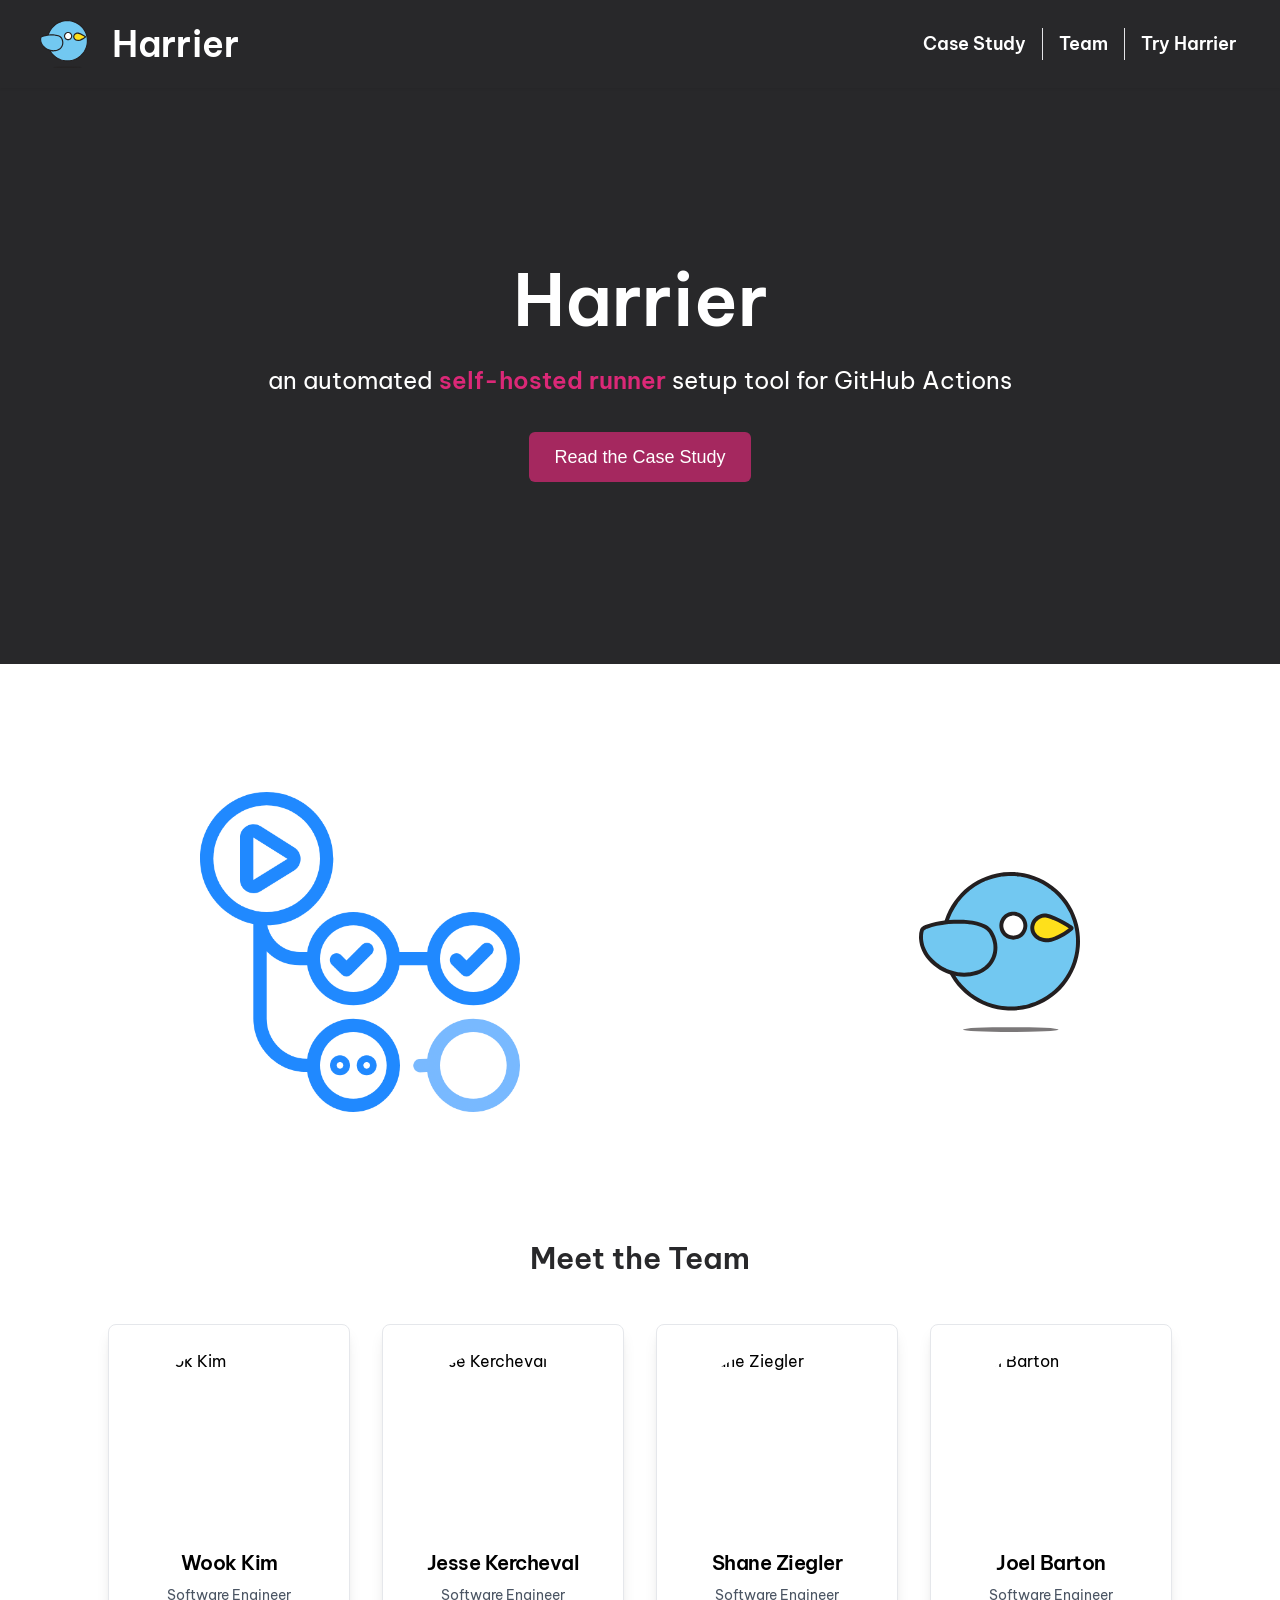
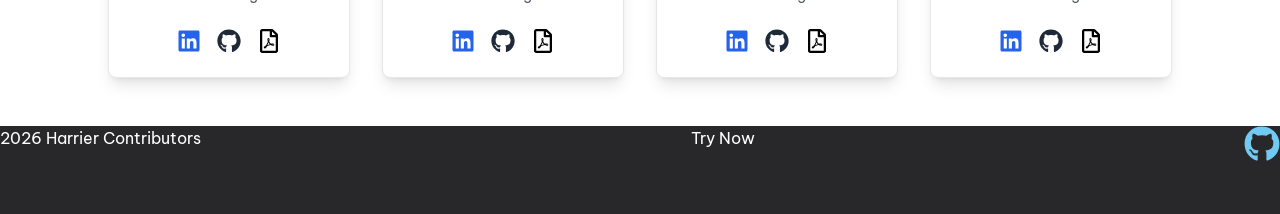
==== commit cb25b403: "Updates" ====
--- a/index.html
+++ b/index.html
@@ -9,7 +9,7 @@
       type="image/svg+xml"
       href="/assets/harrier-big-white-LjMDHGIM.svg"
     />
-    <script type="module" crossorigin src="/assets/index-BOFXvauC.js"></script>
+    <script type="module" crossorigin src="/assets/index-CK23ATPa.js"></script>
     <link rel="stylesheet" crossorigin href="/assets/index-xH3EHdS_.css">
   </head>
   <body>
